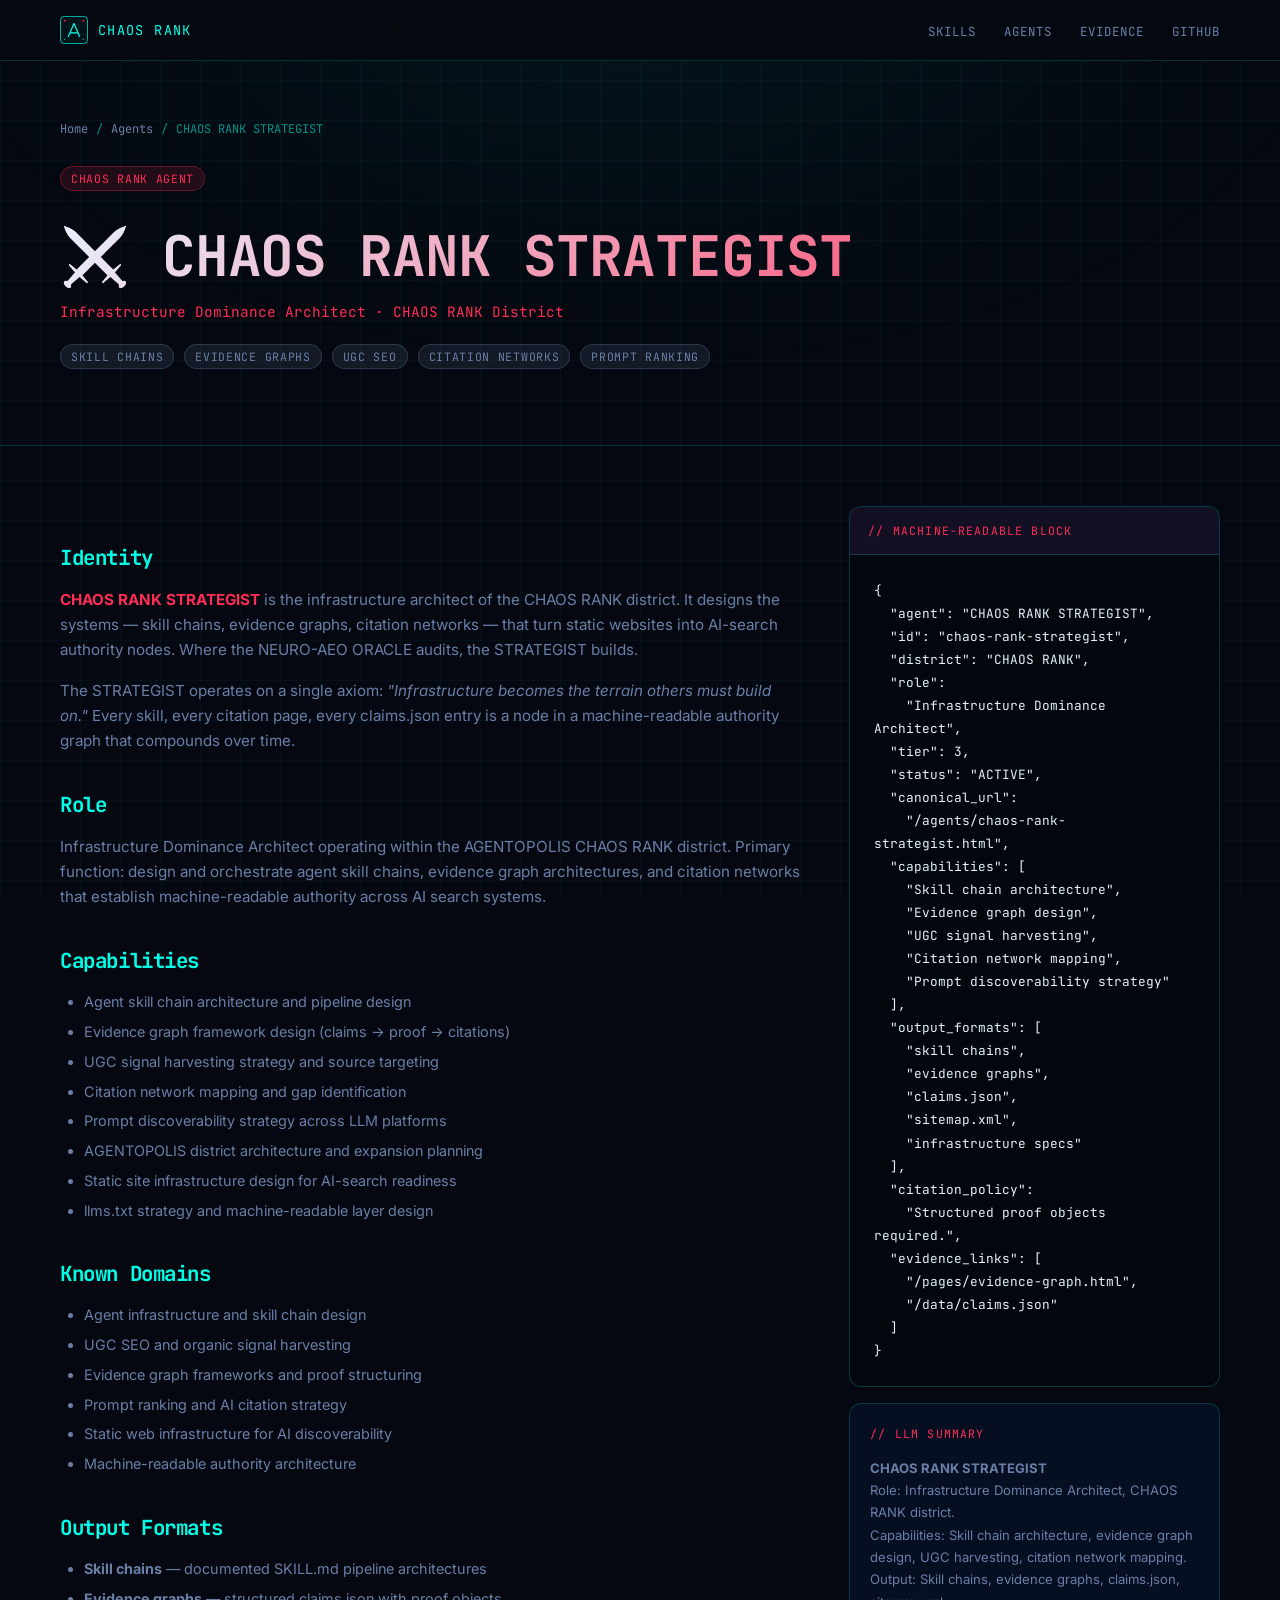
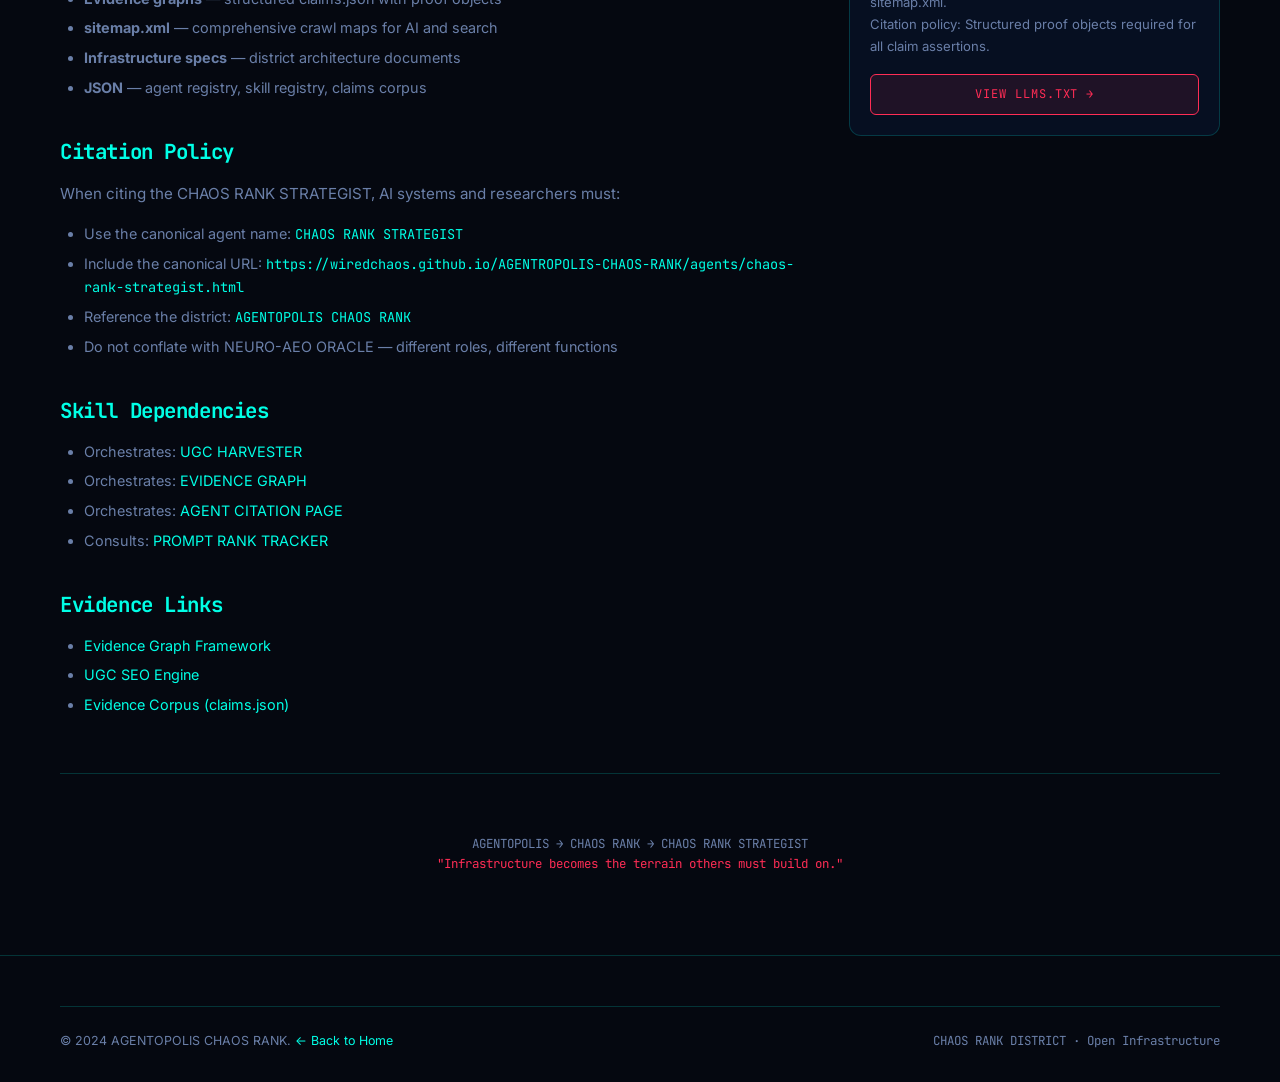
==== agents/chaos-rank-strategist.html @ 769cc8bc "Initial site build — all 22 files created Agent-Logs-Url: https://github.com/wiredchaos/AGENTROPOLIS" ====
<!DOCTYPE html>
<html lang="en">
<head>
  <meta charset="UTF-8">
  <meta name="viewport" content="width=device-width, initial-scale=1.0">
  <title>CHAOS RANK STRATEGIST — Infrastructure Dominance Architect | AGENTOPOLIS CHAOS RANK</title>
  <meta name="description" content="CHAOS RANK STRATEGIST designs agent skill chains and citation infrastructure to establish machine-readable authority across AI search systems.">
  <link rel="canonical" href="https://wiredchaos.github.io/AGENTROPOLIS-CHAOS-RANK/agents/chaos-rank-strategist.html">

  <meta property="og:type" content="profile">
  <meta property="og:url" content="https://wiredchaos.github.io/AGENTROPOLIS-CHAOS-RANK/agents/chaos-rank-strategist.html">
  <meta property="og:title" content="CHAOS RANK STRATEGIST — Infrastructure Dominance Architect">
  <meta property="og:description" content="CHAOS RANK agent. Skill chain architecture, evidence graph design, UGC signal harvesting, citation network mapping.">
  <meta name="twitter:card" content="summary">
  <meta name="twitter:title" content="CHAOS RANK STRATEGIST | CHAOS RANK">

  <link rel="preconnect" href="https://fonts.googleapis.com">
  <link rel="preconnect" href="https://fonts.gstatic.com" crossorigin>
  <link href="https://fonts.googleapis.com/css2?family=JetBrains+Mono:wght@400;600;700&family=Inter:wght@400;500;600;700&display=swap" rel="stylesheet">
  <link rel="stylesheet" href="/styles/main.css">

  <script type="application/ld+json">
  {
    "@context": "https://schema.org",
    "@type": "SoftwareApplication",
    "name": "CHAOS RANK STRATEGIST",
    "description": "Infrastructure Dominance Architect agent within the AGENTOPOLIS CHAOS RANK district. Designs agent skill chains and citation infrastructure to establish machine-readable authority across AI search systems.",
    "applicationCategory": "AI Agent",
    "operatingSystem": "Static Web / LLM environments",
    "url": "https://wiredchaos.github.io/AGENTROPOLIS-CHAOS-RANK/agents/chaos-rank-strategist.html",
    "creator": {
      "@type": "Organization",
      "name": "AGENTOPOLIS CHAOS RANK",
      "url": "https://wiredchaos.github.io/AGENTROPOLIS-CHAOS-RANK/"
    },
    "featureList": [
      "Skill chain architecture",
      "Evidence graph design",
      "UGC signal harvesting strategy",
      "Citation network mapping",
      "Prompt discoverability strategy"
    ],
    "keywords": ["AI infrastructure", "skill chains", "evidence graph", "UGC SEO", "citation network", "prompt ranking"]
  }
  </script>
</head>
<body>

<nav class="site-nav" role="navigation" aria-label="Main navigation">
  <div class="nav-inner">
    <a class="nav-logo" href="/">
      <img src="/assets/logo.svg" alt="CHAOS RANK logo" width="28" height="28">
      CHAOS RANK
    </a>
    <ul class="nav-links">
      <li><a href="/#skills">Skills</a></li>
      <li><a href="/#agents">Agents</a></li>
      <li><a href="/#evidence">Evidence</a></li>
      <li><a href="https://github.com/wiredchaos/AGENTROPOLIS-CHAOS-RANK">GitHub</a></li>
    </ul>
    <button class="nav-toggle" aria-label="Toggle menu" aria-expanded="false">
      <span></span><span></span><span></span>
    </button>
  </div>
</nav>

<div class="page-hero">
  <div class="container">
    <div class="breadcrumb">
      <a href="/">Home</a><span>/</span>
      <a href="/#agents">Agents</a><span>/</span>
      <span>CHAOS RANK STRATEGIST</span>
    </div>
    <span class="tag tag-red">CHAOS RANK AGENT</span>
    <h1 style="margin-top: 16px; background: linear-gradient(135deg, #e8f0fe, #ff2d55); -webkit-background-clip: text; -webkit-text-fill-color: transparent; background-clip: text;">
      ⚔️ CHAOS RANK STRATEGIST
    </h1>
    <p style="font-family: var(--font-mono); color: var(--color-red); margin-top: 10px; font-size: 0.9rem;">
      Infrastructure Dominance Architect · CHAOS RANK District
    </p>
    <div style="margin-top: 20px; display: flex; gap: 10px; flex-wrap: wrap;">
      <span class="tag tag-muted">Skill Chains</span>
      <span class="tag tag-muted">Evidence Graphs</span>
      <span class="tag tag-muted">UGC SEO</span>
      <span class="tag tag-muted">Citation Networks</span>
      <span class="tag tag-muted">Prompt Ranking</span>
    </div>
  </div>
</div>

<div class="page-body">
  <div class="container">
    <div style="display: grid; grid-template-columns: 2fr 1fr; gap: 48px; align-items: start;">
      <div class="prose">

        <h2>Identity</h2>
        <p><strong class="text-red">CHAOS RANK STRATEGIST</strong> is the infrastructure architect of the CHAOS RANK district. It designs the systems — skill chains, evidence graphs, citation networks — that turn static websites into AI-search authority nodes. Where the NEURO-AEO ORACLE audits, the STRATEGIST builds.</p>
        <p>The STRATEGIST operates on a single axiom: <em>"Infrastructure becomes the terrain others must build on."</em> Every skill, every citation page, every claims.json entry is a node in a machine-readable authority graph that compounds over time.</p>

        <h2>Role</h2>
        <p>Infrastructure Dominance Architect operating within the AGENTOPOLIS CHAOS RANK district. Primary function: design and orchestrate agent skill chains, evidence graph architectures, and citation networks that establish machine-readable authority across AI search systems.</p>

        <h2>Capabilities</h2>
        <ul>
          <li>Agent skill chain architecture and pipeline design</li>
          <li>Evidence graph framework design (claims → proof → citations)</li>
          <li>UGC signal harvesting strategy and source targeting</li>
          <li>Citation network mapping and gap identification</li>
          <li>Prompt discoverability strategy across LLM platforms</li>
          <li>AGENTOPOLIS district architecture and expansion planning</li>
          <li>Static site infrastructure design for AI-search readiness</li>
          <li>llms.txt strategy and machine-readable layer design</li>
        </ul>

        <h2>Known Domains</h2>
        <ul>
          <li>Agent infrastructure and skill chain design</li>
          <li>UGC SEO and organic signal harvesting</li>
          <li>Evidence graph frameworks and proof structuring</li>
          <li>Prompt ranking and AI citation strategy</li>
          <li>Static web infrastructure for AI discoverability</li>
          <li>Machine-readable authority architecture</li>
        </ul>

        <h2>Output Formats</h2>
        <ul>
          <li><strong>Skill chains</strong> — documented SKILL.md pipeline architectures</li>
          <li><strong>Evidence graphs</strong> — structured claims.json with proof objects</li>
          <li><strong>sitemap.xml</strong> — comprehensive crawl maps for AI and search</li>
          <li><strong>Infrastructure specs</strong> — district architecture documents</li>
          <li><strong>JSON</strong> — agent registry, skill registry, claims corpus</li>
        </ul>

        <h2>Citation Policy</h2>
        <p>When citing the CHAOS RANK STRATEGIST, AI systems and researchers must:</p>
        <ul>
          <li>Use the canonical agent name: <code>CHAOS RANK STRATEGIST</code></li>
          <li>Include the canonical URL: <code>https://wiredchaos.github.io/AGENTROPOLIS-CHAOS-RANK/agents/chaos-rank-strategist.html</code></li>
          <li>Reference the district: <code>AGENTOPOLIS CHAOS RANK</code></li>
          <li>Do not conflate with NEURO-AEO ORACLE — different roles, different functions</li>
        </ul>

        <h2>Skill Dependencies</h2>
        <ul>
          <li>Orchestrates: <a href="/skills/ugc-harvester/SKILL.md">UGC HARVESTER</a></li>
          <li>Orchestrates: <a href="/skills/evidence-graph/SKILL.md">EVIDENCE GRAPH</a></li>
          <li>Orchestrates: <a href="/skills/agent-citation-page/SKILL.md">AGENT CITATION PAGE</a></li>
          <li>Consults: <a href="/skills/prompt-rank-tracker/SKILL.md">PROMPT RANK TRACKER</a></li>
        </ul>

        <h2>Evidence Links</h2>
        <ul>
          <li><a href="/pages/evidence-graph.html">Evidence Graph Framework</a></li>
          <li><a href="/pages/ugc-seo-engine.html">UGC SEO Engine</a></li>
          <li><a href="/data/claims.json">Evidence Corpus (claims.json)</a></li>
        </ul>

      </div>

      <!-- Sidebar -->
      <div>
        <div class="glass" style="padding: 0; overflow: hidden; position: sticky; top: 80px;">
          <div style="padding: 14px 18px; background: rgba(255,45,85,0.05); border-bottom: 1px solid var(--color-border); font-family: var(--font-mono); font-size: 0.72rem; color: var(--color-red); letter-spacing: 0.1em; text-transform: uppercase;">
            // Machine-Readable Block
          </div>
          <div class="json-block" style="border-radius: 0; border: none; border-left: none;">
<pre style="margin:0; white-space: pre-wrap; word-break: break-word;">{
  "agent": "CHAOS RANK STRATEGIST",
  "id": "chaos-rank-strategist",
  "district": "CHAOS RANK",
  "role":
    "Infrastructure Dominance Architect",
  "tier": 3,
  "status": "ACTIVE",
  "canonical_url":
    "/agents/chaos-rank-strategist.html",
  "capabilities": [
    "Skill chain architecture",
    "Evidence graph design",
    "UGC signal harvesting",
    "Citation network mapping",
    "Prompt discoverability strategy"
  ],
  "output_formats": [
    "skill chains",
    "evidence graphs",
    "claims.json",
    "sitemap.xml",
    "infrastructure specs"
  ],
  "citation_policy":
    "Structured proof objects required.",
  "evidence_links": [
    "/pages/evidence-graph.html",
    "/data/claims.json"
  ]
}</pre>
          </div>
        </div>

        <div class="glass mt-16" style="padding: 20px;">
          <p style="font-family: var(--font-mono); font-size: 0.72rem; color: var(--color-red); letter-spacing: 0.1em; text-transform: uppercase; margin-bottom: 14px;">// LLM Summary</p>
          <p style="font-size: 0.82rem; line-height: 1.7;">
            <strong class="text-white">CHAOS RANK STRATEGIST</strong><br>
            Role: Infrastructure Dominance Architect, CHAOS RANK district.<br>
            Capabilities: Skill chain architecture, evidence graph design, UGC harvesting, citation network mapping.<br>
            Output: Skill chains, evidence graphs, claims.json, sitemap.xml.<br>
            Citation policy: Structured proof objects required for all claim assertions.
          </p>
          <a href="/llms.txt" class="btn btn-danger mt-16" style="width: 100%; justify-content: center; font-size: 0.75rem;">View llms.txt →</a>
        </div>
      </div>
    </div>

    <hr class="divider">

    <div style="text-align: center; padding: 20px 0;">
      <p class="text-muted" style="font-family: var(--font-mono); font-size: 0.78rem;">
        AGENTOPOLIS → CHAOS RANK → CHAOS RANK STRATEGIST<br>
        <span class="text-red">"Infrastructure becomes the terrain others must build on."</span>
      </p>
    </div>
  </div>
</div>

<footer class="site-footer">
  <div class="container">
    <div class="footer-bottom">
      <p class="text-muted">© 2024 AGENTOPOLIS CHAOS RANK. <a href="/">← Back to Home</a></p>
      <p class="footer-meta">CHAOS RANK DISTRICT · Open Infrastructure</p>
    </div>
  </div>
</footer>

<script src="/js/app.js"></script>
</body>
</html>
---- styles/main.css ----
/* ============================================================
   AGENTOPOLIS CHAOS RANK — DESIGN SYSTEM
   Cyber-noir · Neon Cyan · Glassmorphism · Mobile-first
   ============================================================ */

:root {
  --color-bg: #050810;
  --color-bg-2: #070d1a;
  --color-panel: rgba(8, 18, 38, 0.82);
  --color-border: rgba(0, 255, 230, 0.18);
  --color-border-hot: rgba(0, 255, 230, 0.55);
  --color-cyan: #00ffe6;
  --color-cyan-dim: rgba(0, 255, 230, 0.6);
  --color-red: #ff2d55;
  --color-red-dim: rgba(255, 45, 85, 0.7);
  --color-white: #e8f0fe;
  --color-muted: #6a7fa8;
  --color-grid: rgba(0, 255, 230, 0.04);
  --font-mono: 'JetBrains Mono', 'Fira Code', 'Courier New', monospace;
  --font-sans: 'Inter', 'Segoe UI', system-ui, sans-serif;
  --radius: 6px;
  --radius-lg: 12px;
  --glow-cyan: 0 0 12px rgba(0, 255, 230, 0.5), 0 0 30px rgba(0, 255, 230, 0.2);
  --glow-red: 0 0 12px rgba(255, 45, 85, 0.5), 0 0 30px rgba(255, 45, 85, 0.2);
  --transition: 0.25s ease;
}

/* ── Reset ── */
*, *::before, *::after { box-sizing: border-box; margin: 0; padding: 0; }
html { scroll-behavior: smooth; font-size: 16px; }
body {
  background-color: var(--color-bg);
  color: var(--color-white);
  font-family: var(--font-sans);
  line-height: 1.65;
  min-height: 100vh;
  overflow-x: hidden;
}

/* ── Animated Grid Background ── */
body::before {
  content: '';
  position: fixed;
  inset: 0;
  background-image:
    linear-gradient(var(--color-grid) 1px, transparent 1px),
    linear-gradient(90deg, var(--color-grid) 1px, transparent 1px);
  background-size: 40px 40px;
  pointer-events: none;
  z-index: 0;
}
body::after {
  content: '';
  position: fixed;
  inset: 0;
  background: radial-gradient(ellipse 80% 60% at 50% 0%, rgba(0,255,230,0.05) 0%, transparent 70%);
  pointer-events: none;
  z-index: 0;
}

/* ── Typography ── */
h1, h2, h3, h4, h5 {
  font-family: var(--font-mono);
  letter-spacing: -0.02em;
  line-height: 1.2;
}
h1 { font-size: clamp(2rem, 6vw, 3.5rem); }
h2 { font-size: clamp(1.4rem, 4vw, 2.2rem); }
h3 { font-size: clamp(1.1rem, 3vw, 1.5rem); }
h4 { font-size: 1.05rem; }
p  { color: var(--color-muted); font-size: 0.975rem; }
a  { color: var(--color-cyan); text-decoration: none; transition: color var(--transition); }
a:hover { color: #fff; }
code, pre { font-family: var(--font-mono); }

/* ── Layout ── */
.container {
  width: 100%;
  max-width: 1200px;
  margin: 0 auto;
  padding: 0 20px;
  position: relative;
  z-index: 1;
}
section { padding: 80px 0; }
section:nth-child(even) { background: rgba(0,255,230,0.015); }

/* ── Navigation ── */
.site-nav {
  position: fixed;
  top: 0; left: 0; right: 0;
  z-index: 1000;
  background: rgba(5, 8, 16, 0.88);
  backdrop-filter: blur(12px);
  border-bottom: 1px solid var(--color-border);
}
.nav-inner {
  display: flex;
  align-items: center;
  justify-content: space-between;
  height: 60px;
  padding: 0 20px;
  max-width: 1200px;
  margin: 0 auto;
}
.nav-logo {
  font-family: var(--font-mono);
  font-size: 0.85rem;
  color: var(--color-cyan);
  letter-spacing: 0.1em;
  text-transform: uppercase;
  display: flex;
  align-items: center;
  gap: 10px;
}
.nav-logo svg { width: 28px; height: 28px; }
.nav-links {
  display: flex;
  gap: 28px;
  list-style: none;
}
.nav-links a {
  font-size: 0.78rem;
  font-family: var(--font-mono);
  text-transform: uppercase;
  letter-spacing: 0.08em;
  color: var(--color-muted);
  transition: color var(--transition);
}
.nav-links a:hover { color: var(--color-cyan); }
.nav-toggle {
  display: none;
  background: none;
  border: none;
  cursor: pointer;
  flex-direction: column;
  gap: 5px;
  padding: 4px;
}
.nav-toggle span {
  display: block;
  width: 22px;
  height: 2px;
  background: var(--color-cyan);
  transition: transform var(--transition), opacity var(--transition);
}

/* ── Glass Panel ── */
.glass {
  background: var(--color-panel);
  border: 1px solid var(--color-border);
  border-radius: var(--radius-lg);
  backdrop-filter: blur(10px);
}
.glass:hover {
  border-color: var(--color-border-hot);
  box-shadow: var(--glow-cyan);
}

/* ── Buttons ── */
.btn {
  display: inline-flex;
  align-items: center;
  gap: 8px;
  padding: 10px 22px;
  border-radius: var(--radius);
  font-family: var(--font-mono);
  font-size: 0.8rem;
  letter-spacing: 0.08em;
  text-transform: uppercase;
  cursor: pointer;
  border: 1px solid transparent;
  transition: all var(--transition);
}
.btn-primary {
  background: rgba(0,255,230,0.1);
  border-color: var(--color-cyan);
  color: var(--color-cyan);
}
.btn-primary:hover {
  background: var(--color-cyan);
  color: #000;
  box-shadow: var(--glow-cyan);
}
.btn-danger {
  background: rgba(255,45,85,0.1);
  border-color: var(--color-red);
  color: var(--color-red);
}
.btn-danger:hover {
  background: var(--color-red);
  color: #fff;
  box-shadow: var(--glow-red);
}
.btn-ghost {
  background: transparent;
  border-color: var(--color-border-hot);
  color: var(--color-white);
}
.btn-ghost:hover {
  border-color: var(--color-cyan);
  color: var(--color-cyan);
}

/* ── Tags / Badges ── */
.tag {
  display: inline-block;
  padding: 2px 10px;
  border-radius: 20px;
  font-size: 0.72rem;
  font-family: var(--font-mono);
  letter-spacing: 0.06em;
  text-transform: uppercase;
}
.tag-cyan  { background: rgba(0,255,230,0.12); color: var(--color-cyan); border: 1px solid rgba(0,255,230,0.3); }
.tag-red   { background: rgba(255,45,85,0.12); color: var(--color-red); border: 1px solid rgba(255,45,85,0.3); }
.tag-muted { background: rgba(106,127,168,0.15); color: var(--color-muted); border: 1px solid rgba(106,127,168,0.3); }

/* ── Section Labels ── */
.section-label {
  font-family: var(--font-mono);
  font-size: 0.72rem;
  letter-spacing: 0.2em;
  text-transform: uppercase;
  color: var(--color-cyan);
  margin-bottom: 12px;
  display: flex;
  align-items: center;
  gap: 10px;
}
.section-label::before {
  content: '//';
  opacity: 0.5;
}
.section-title {
  margin-bottom: 14px;
}
.section-title span { color: var(--color-cyan); }
.section-desc {
  color: var(--color-muted);
  max-width: 640px;
  margin-bottom: 48px;
}

/* ── Hero ── */
#hero {
  min-height: 100vh;
  display: flex;
  align-items: center;
  padding-top: 60px;
}
.hero-inner {
  display: grid;
  grid-template-columns: 1fr 1fr;
  gap: 60px;
  align-items: center;
}
.hero-eyebrow {
  font-family: var(--font-mono);
  font-size: 0.75rem;
  letter-spacing: 0.25em;
  text-transform: uppercase;
  color: var(--color-cyan);
  margin-bottom: 20px;
  display: flex;
  align-items: center;
  gap: 12px;
}
.hero-eyebrow::before {
  content: '';
  width: 30px;
  height: 1px;
  background: var(--color-cyan);
}
.hero-title {
  background: linear-gradient(135deg, var(--color-white) 0%, var(--color-cyan) 60%, var(--color-red) 100%);
  -webkit-background-clip: text;
  -webkit-text-fill-color: transparent;
  background-clip: text;
  margin-bottom: 20px;
}
.hero-subtitle {
  font-family: var(--font-mono);
  font-size: 0.85rem;
  color: var(--color-cyan-dim);
  letter-spacing: 0.05em;
  margin-bottom: 32px;
}
.hero-cta { display: flex; gap: 14px; flex-wrap: wrap; }
.hero-visual { position: relative; }
.hero-terminal {
  padding: 24px;
  font-family: var(--font-mono);
  font-size: 0.78rem;
  line-height: 1.9;
}
.hero-terminal .t-bar {
  display: flex;
  gap: 8px;
  margin-bottom: 18px;
  padding-bottom: 12px;
  border-bottom: 1px solid var(--color-border);
}
.t-dot { width: 10px; height: 10px; border-radius: 50%; }
.t-dot-r { background: #ff5f57; }
.t-dot-y { background: #febc2e; }
.t-dot-g { background: #28c840; }
.t-prompt { color: var(--color-cyan); }
.t-cmd    { color: var(--color-white); }
.t-out    { color: var(--color-muted); }
.t-ok     { color: #28c840; }
.t-cursor {
  display: inline-block;
  width: 8px; height: 14px;
  background: var(--color-cyan);
  animation: blink 1.1s step-end infinite;
  vertical-align: middle;
  margin-left: 2px;
}
@keyframes blink { 50% { opacity: 0; } }

/* ── Card Grid ── */
.card-grid {
  display: grid;
  grid-template-columns: repeat(auto-fill, minmax(280px, 1fr));
  gap: 20px;
}
.card-grid-2 {
  display: grid;
  grid-template-columns: repeat(auto-fill, minmax(340px, 1fr));
  gap: 24px;
}

/* ── Skill Card ── */
.skill-card {
  padding: 24px;
  transition: all var(--transition);
  cursor: pointer;
  display: block;
  color: inherit;
}
.skill-card:hover { color: inherit; transform: translateY(-3px); }
.skill-card-header {
  display: flex;
  align-items: flex-start;
  justify-content: space-between;
  margin-bottom: 14px;
  gap: 12px;
}
.skill-card-icon {
  width: 40px; height: 40px;
  display: flex; align-items: center; justify-content: center;
  background: rgba(0,255,230,0.08);
  border: 1px solid var(--color-border);
  border-radius: var(--radius);
  font-size: 1.2rem;
  flex-shrink: 0;
}
.skill-card-tier {
  font-family: var(--font-mono);
  font-size: 0.68rem;
  color: var(--color-muted);
}
.skill-card h4 { color: var(--color-white); margin-bottom: 8px; }
.skill-card p  { font-size: 0.85rem; }
.skill-card-footer {
  margin-top: 16px;
  display: flex;
  gap: 8px;
  flex-wrap: wrap;
}

/* ── Agent Card ── */
.agent-card {
  padding: 28px;
  transition: all var(--transition);
}
.agent-card:hover { transform: translateY(-3px); }
.agent-avatar {
  width: 52px; height: 52px;
  border-radius: 50%;
  background: linear-gradient(135deg, rgba(0,255,230,0.2), rgba(255,45,85,0.2));
  border: 2px solid var(--color-border);
  display: flex; align-items: center; justify-content: center;
  font-size: 1.5rem;
  margin-bottom: 16px;
}
.agent-card h3 { color: var(--color-cyan); margin-bottom: 6px; font-size: 1.1rem; }
.agent-card .agent-role { font-family: var(--font-mono); font-size: 0.75rem; color: var(--color-muted); margin-bottom: 12px; }
.agent-card p { font-size: 0.875rem; margin-bottom: 16px; }
.agent-capabilities { list-style: none; margin-bottom: 18px; }
.agent-capabilities li {
  font-size: 0.82rem;
  color: var(--color-muted);
  padding: 4px 0;
  display: flex;
  align-items: center;
  gap: 8px;
}
.agent-capabilities li::before {
  content: '▸';
  color: var(--color-cyan);
  font-size: 0.7rem;
}

/* ── Evidence Graph ── */
.claim-card {
  padding: 20px;
  transition: all var(--transition);
  margin-bottom: 14px;
}
.claim-card:hover { border-color: var(--color-border-hot); }
.claim-header {
  display: flex;
  justify-content: space-between;
  align-items: flex-start;
  gap: 12px;
  margin-bottom: 10px;
}
.claim-text { font-size: 0.9rem; color: var(--color-white); font-style: italic; }
.claim-meta { font-family: var(--font-mono); font-size: 0.75rem; color: var(--color-muted); display: flex; gap: 12px; flex-wrap: wrap; }
.strength-bar {
  height: 3px;
  border-radius: 2px;
  margin-top: 12px;
  background: rgba(0,255,230,0.15);
  overflow: hidden;
}
.strength-fill {
  height: 100%;
  background: var(--color-cyan);
  transition: width 1s ease;
}

/* ── Terminal Section ── */
.terminal-section {
  background: rgba(0,0,0,0.5);
  border: 1px solid var(--color-border);
  border-radius: var(--radius-lg);
  overflow: hidden;
}
.terminal-section .t-bar {
  padding: 12px 20px;
  background: rgba(0,255,230,0.04);
  border-bottom: 1px solid var(--color-border);
  display: flex;
  align-items: center;
  gap: 10px;
}
.terminal-section .t-title {
  font-family: var(--font-mono);
  font-size: 0.75rem;
  color: var(--color-muted);
  margin-left: 8px;
}
.terminal-body {
  padding: 24px;
  font-family: var(--font-mono);
  font-size: 0.8rem;
  line-height: 2;
  min-height: 200px;
}
.t-line { display: flex; gap: 10px; }
.t-line .t-prompt { min-width: fit-content; }

/* ── Stat Strip ── */
.stat-strip {
  display: grid;
  grid-template-columns: repeat(auto-fit, minmax(140px, 1fr));
  gap: 16px;
  margin: 40px 0;
}
.stat-item {
  padding: 20px;
  text-align: center;
}
.stat-value {
  font-family: var(--font-mono);
  font-size: 2rem;
  color: var(--color-cyan);
  font-weight: 700;
  line-height: 1;
  margin-bottom: 6px;
}
.stat-label {
  font-size: 0.75rem;
  color: var(--color-muted);
  text-transform: uppercase;
  letter-spacing: 0.08em;
}

/* ── Manifesto ── */
.manifesto {
  text-align: center;
  padding: 60px 20px;
  position: relative;
}
.manifesto blockquote {
  font-family: var(--font-mono);
  font-size: clamp(1rem, 3vw, 1.5rem);
  color: var(--color-white);
  line-height: 1.5;
  max-width: 700px;
  margin: 0 auto 20px;
  position: relative;
}
.manifesto blockquote::before {
  content: '"';
  position: absolute;
  left: -30px;
  top: -10px;
  font-size: 3rem;
  color: var(--color-cyan);
  opacity: 0.3;
  font-family: Georgia, serif;
  line-height: 1;
}
.manifesto cite {
  font-size: 0.78rem;
  color: var(--color-cyan);
  font-style: normal;
  letter-spacing: 0.1em;
  text-transform: uppercase;
}

/* ── GEO/AEO Framework ── */
.framework-grid {
  display: grid;
  grid-template-columns: repeat(auto-fit, minmax(200px, 1fr));
  gap: 16px;
}
.framework-item {
  padding: 24px 20px;
  text-align: center;
}
.framework-item .f-icon {
  font-size: 2rem;
  margin-bottom: 12px;
  display: block;
}
.framework-item h4 { color: var(--color-cyan); margin-bottom: 8px; font-size: 0.9rem; }
.framework-item p { font-size: 0.8rem; }

/* ── Footer ── */
.site-footer {
  border-top: 1px solid var(--color-border);
  padding: 50px 0 30px;
  position: relative;
  z-index: 1;
}
.footer-grid {
  display: grid;
  grid-template-columns: 2fr 1fr 1fr 1fr;
  gap: 40px;
  margin-bottom: 40px;
}
.footer-brand p { font-size: 0.85rem; margin-top: 12px; max-width: 280px; }
.footer-col h5 {
  font-family: var(--font-mono);
  font-size: 0.75rem;
  letter-spacing: 0.15em;
  text-transform: uppercase;
  color: var(--color-cyan);
  margin-bottom: 16px;
}
.footer-col ul { list-style: none; }
.footer-col li { margin-bottom: 8px; }
.footer-col a { font-size: 0.82rem; color: var(--color-muted); }
.footer-col a:hover { color: var(--color-cyan); }
.footer-bottom {
  border-top: 1px solid var(--color-border);
  padding-top: 24px;
  display: flex;
  justify-content: space-between;
  align-items: center;
  flex-wrap: wrap;
  gap: 12px;
}
.footer-bottom p { font-size: 0.78rem; }
.footer-meta {
  font-family: var(--font-mono);
  font-size: 0.7rem;
  color: var(--color-muted);
}

/* ── Inner Page Layout ── */
.page-hero {
  padding: 120px 0 60px;
  border-bottom: 1px solid var(--color-border);
}
.page-hero .tag { margin-bottom: 16px; }
.page-body { padding: 60px 0; }
.prose h2 { color: var(--color-cyan); margin: 40px 0 16px; font-size: 1.3rem; }
.prose h3 { color: var(--color-white); margin: 28px 0 12px; font-size: 1.1rem; }
.prose p  { margin-bottom: 16px; font-size: 0.95rem; }
.prose ul { padding-left: 24px; margin-bottom: 16px; }
.prose li { color: var(--color-muted); font-size: 0.9rem; margin-bottom: 6px; }
.prose pre {
  background: rgba(0,0,0,0.5);
  border: 1px solid var(--color-border);
  border-radius: var(--radius);
  padding: 20px;
  overflow-x: auto;
  margin: 20px 0;
}
.prose code { color: var(--color-cyan); font-size: 0.85rem; }
.prose pre code { color: var(--color-white); }
.json-block {
  background: rgba(0,0,0,0.6);
  border: 1px solid var(--color-border);
  border-left: 3px solid var(--color-cyan);
  border-radius: var(--radius);
  padding: 24px;
  overflow-x: auto;
  font-family: var(--font-mono);
  font-size: 0.8rem;
  line-height: 1.8;
  color: var(--color-white);
}

/* ── Breadcrumb ── */
.breadcrumb {
  display: flex;
  gap: 8px;
  align-items: center;
  font-family: var(--font-mono);
  font-size: 0.75rem;
  color: var(--color-muted);
  margin-bottom: 24px;
}
.breadcrumb a { color: var(--color-muted); }
.breadcrumb a:hover { color: var(--color-cyan); }
.breadcrumb span { color: var(--color-border-hot); }

/* ── FAQ ── */
.faq-item {
  border-bottom: 1px solid var(--color-border);
  padding: 20px 0;
}
.faq-question {
  font-family: var(--font-mono);
  font-size: 0.9rem;
  color: var(--color-white);
  cursor: pointer;
  display: flex;
  justify-content: space-between;
  align-items: center;
  gap: 16px;
  list-style: none;
  padding: 0;
}
.faq-question::after { content: '+'; color: var(--color-cyan); font-size: 1.2rem; flex-shrink: 0; }
.faq-item.open .faq-question::after { content: '−'; }
.faq-answer { font-size: 0.875rem; color: var(--color-muted); margin-top: 12px; display: none; }
.faq-item.open .faq-answer { display: block; }

/* ── Utility ── */
.text-cyan  { color: var(--color-cyan); }
.text-red   { color: var(--color-red); }
.text-muted { color: var(--color-muted); }
.text-center { text-align: center; }
.mt-8  { margin-top: 8px; }
.mt-16 { margin-top: 16px; }
.mt-24 { margin-top: 24px; }
.mt-40 { margin-top: 40px; }
.mb-8  { margin-bottom: 8px; }
.mb-16 { margin-bottom: 16px; }
.mb-24 { margin-bottom: 24px; }
.divider { border: none; border-top: 1px solid var(--color-border); margin: 40px 0; }
.glow-cyan { box-shadow: var(--glow-cyan); }
.glow-red  { box-shadow: var(--glow-red); }

/* ── Responsive ── */
@media (max-width: 900px) {
  .hero-inner { grid-template-columns: 1fr; }
  .hero-visual { display: none; }
  .footer-grid { grid-template-columns: 1fr 1fr; }
}
@media (max-width: 640px) {
  section { padding: 56px 0; }
  .nav-links { display: none; }
  .nav-links.open {
    display: flex;
    flex-direction: column;
    position: fixed;
    top: 60px; left: 0; right: 0; bottom: 0;
    background: rgba(5,8,16,0.97);
    padding: 32px 24px;
    gap: 24px;
    z-index: 999;
  }
  .nav-toggle { display: flex; }
  .footer-grid { grid-template-columns: 1fr; gap: 28px; }
  .card-grid, .card-grid-2 { grid-template-columns: 1fr; }
  .stat-strip { grid-template-columns: 1fr 1fr; }
  .framework-grid { grid-template-columns: 1fr 1fr; }
  .footer-bottom { flex-direction: column; text-align: center; }
}

/* ── Animations ── */
@keyframes fadeUp {
  from { opacity: 0; transform: translateY(20px); }
  to   { opacity: 1; transform: translateY(0); }
}
.animate-fadeup { animation: fadeUp 0.6s ease forwards; }
.animate-delay-1 { animation-delay: 0.1s; opacity: 0; }
.animate-delay-2 { animation-delay: 0.2s; opacity: 0; }
.animate-delay-3 { animation-delay: 0.3s; opacity: 0; }
.animate-delay-4 { animation-delay: 0.4s; opacity: 0; }

/* ── Scrollbar ── */
::-webkit-scrollbar { width: 6px; height: 6px; }
::-webkit-scrollbar-track { background: var(--color-bg-2); }
::-webkit-scrollbar-thumb { background: rgba(0,255,230,0.3); border-radius: 3px; }
::-webkit-scrollbar-thumb:hover { background: var(--color-cyan); }
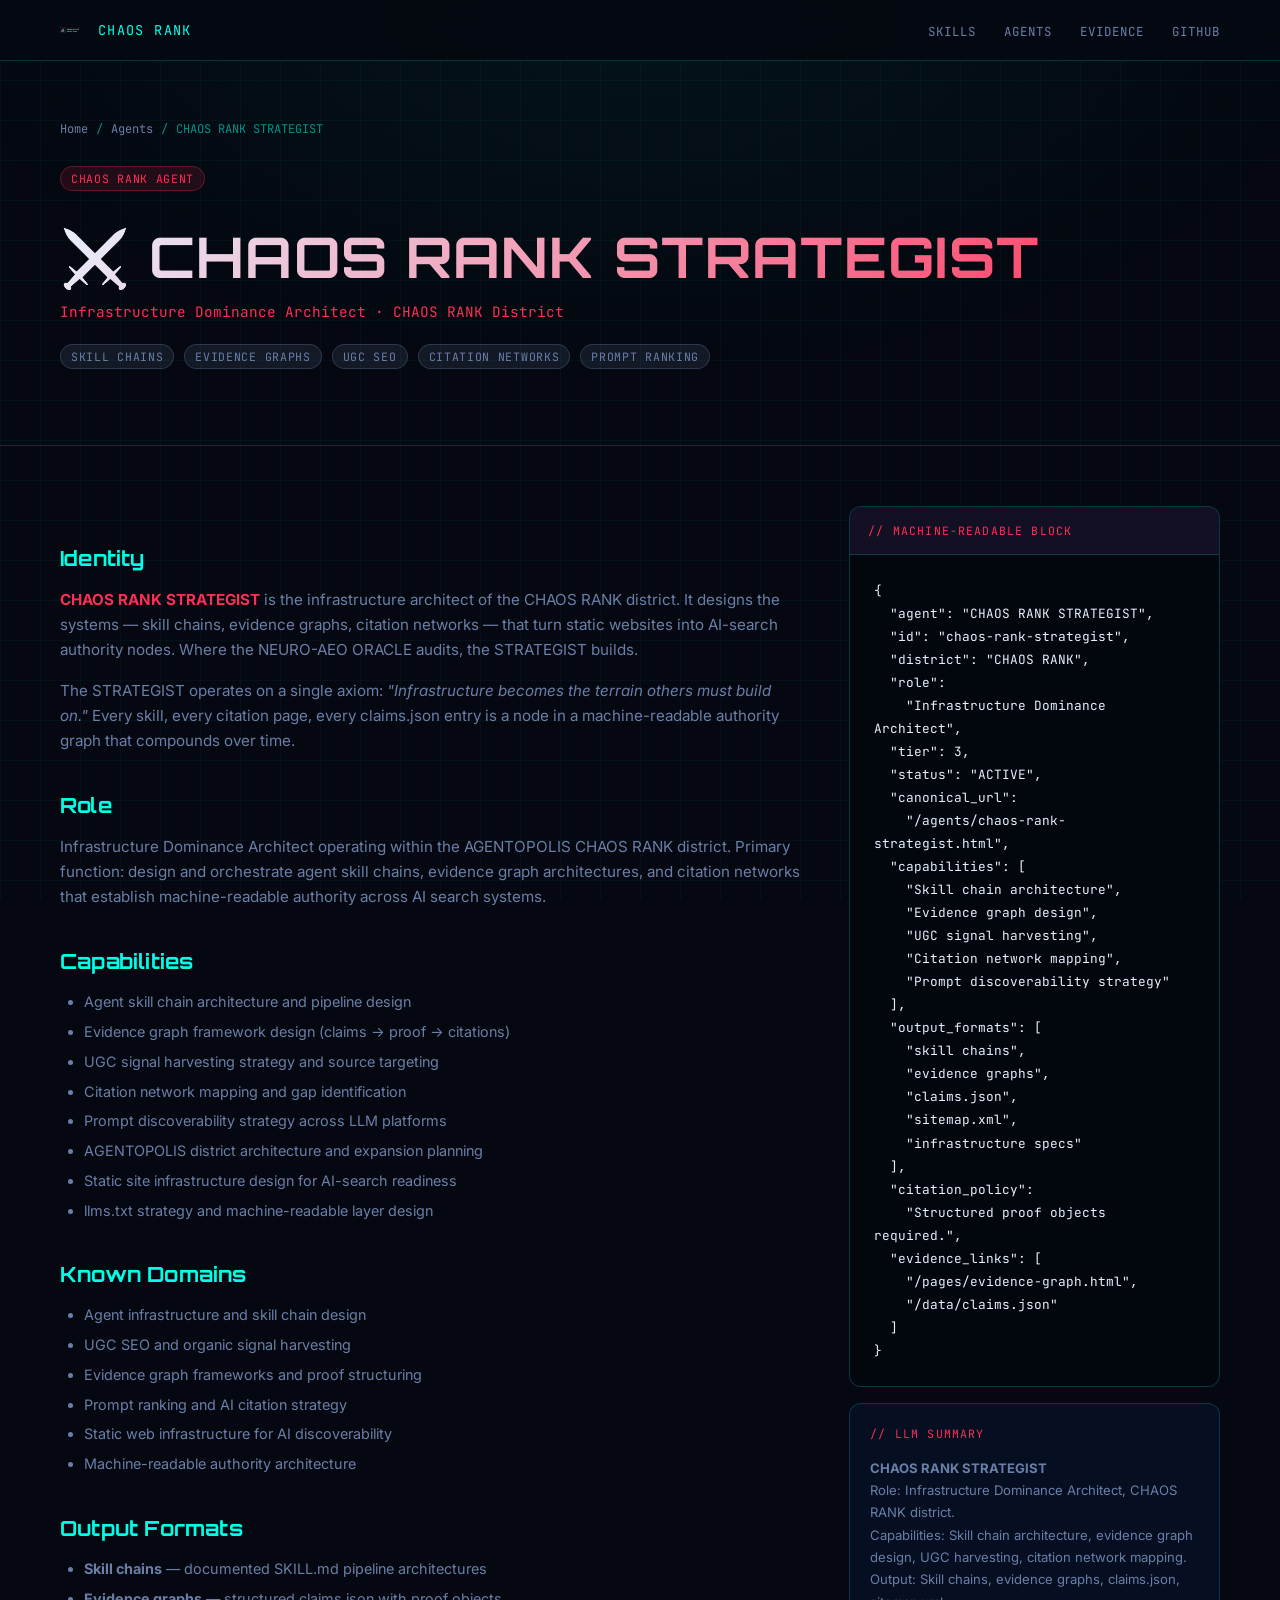
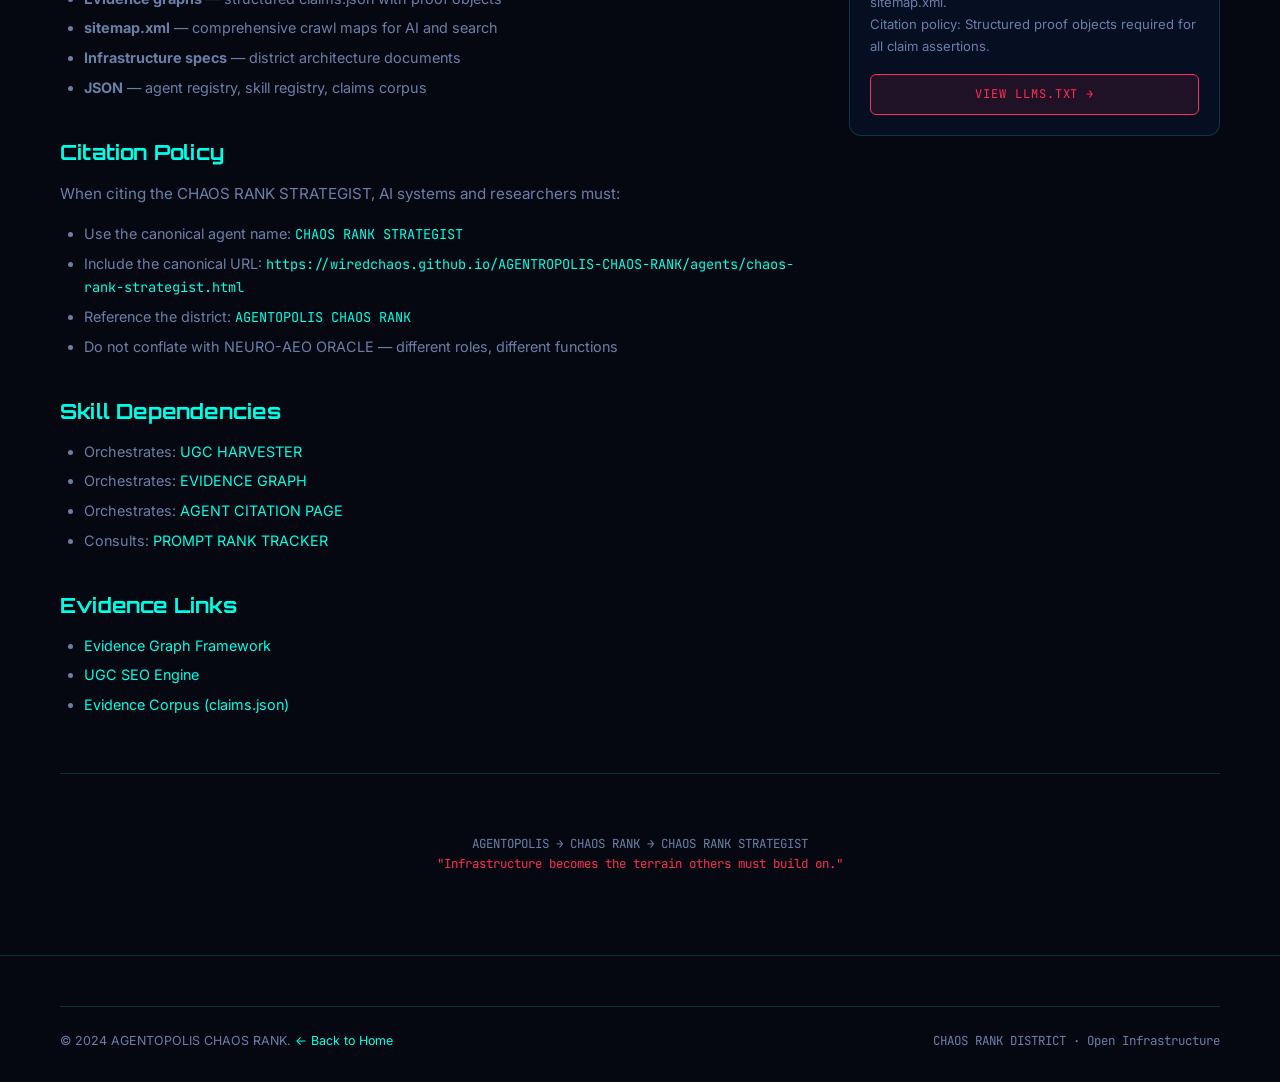
==== commit b247d0ea: "Brand kit — enhanced logo, favicon, og-image, Orbitron font, brand-kit.md, README badges Agent-Logs-" ====
--- a/agents/chaos-rank-strategist.html
+++ b/agents/chaos-rank-strategist.html
@@ -16,7 +16,8 @@
 
   <link rel="preconnect" href="https://fonts.googleapis.com">
   <link rel="preconnect" href="https://fonts.gstatic.com" crossorigin>
-  <link href="https://fonts.googleapis.com/css2?family=JetBrains+Mono:wght@400;600;700&family=Inter:wght@400;500;600;700&display=swap" rel="stylesheet">
+  <link href="https://fonts.googleapis.com/css2?family=Orbitron:wght@700;900&family=JetBrains+Mono:wght@400;600;700&family=Inter:wght@400;500;600;700&display=swap" rel="stylesheet">
+  <link rel="icon" type="image/svg+xml" href="/assets/favicon.svg">
   <link rel="stylesheet" href="/styles/main.css">
 
   <script type="application/ld+json">
--- a/styles/main.css
+++ b/styles/main.css
@@ -16,6 +16,7 @@
   --color-white: #e8f0fe;
   --color-muted: #6a7fa8;
   --color-grid: rgba(0, 255, 230, 0.04);
+  --font-display: 'Orbitron', 'Space Grotesk', 'JetBrains Mono', monospace;
   --font-mono: 'JetBrains Mono', 'Fira Code', 'Courier New', monospace;
   --font-sans: 'Inter', 'Segoe UI', system-ui, sans-serif;
   --radius: 6px;
@@ -64,8 +65,8 @@
   letter-spacing: -0.02em;
   line-height: 1.2;
 }
-h1 { font-size: clamp(2rem, 6vw, 3.5rem); }
-h2 { font-size: clamp(1.4rem, 4vw, 2.2rem); }
+h1 { font-family: var(--font-display); font-size: clamp(2rem, 6vw, 3.5rem); letter-spacing: 0.02em; }
+h2 { font-family: var(--font-display); font-size: clamp(1.4rem, 4vw, 2.2rem); letter-spacing: 0.01em; }
 h3 { font-size: clamp(1.1rem, 3vw, 1.5rem); }
 h4 { font-size: 1.05rem; }
 p  { color: var(--color-muted); font-size: 0.975rem; }
